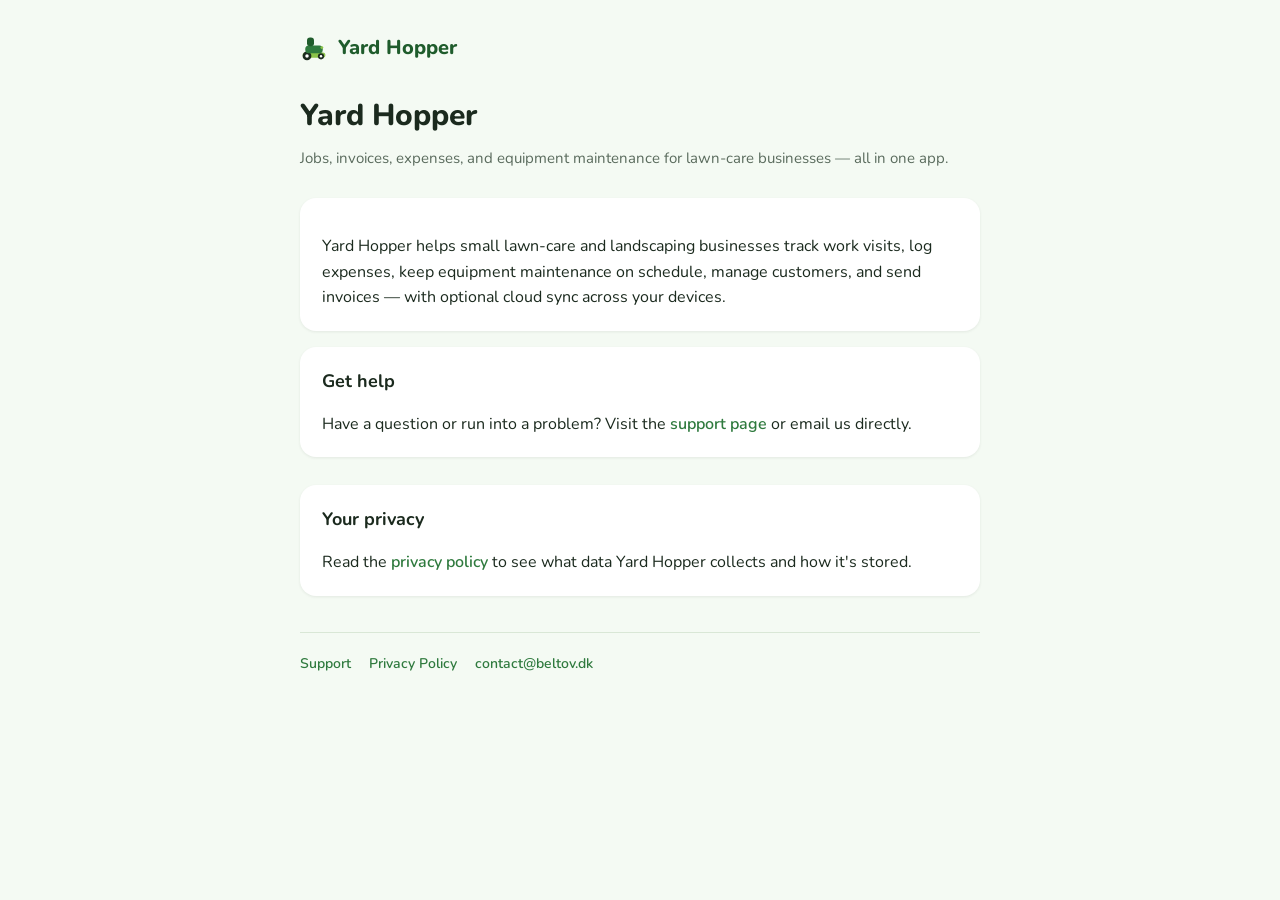
==== index.html @ 473a2838 "Add GitHub Pages support and privacy policy site Static site for GitHub Pages: landing page, support" ====
<!doctype html>
<html lang="en">
<head>
<meta charset="utf-8" />
<meta name="viewport" content="width=device-width, initial-scale=1" />
<title>Yard Hopper</title>
<meta name="description" content="Yard Hopper — job, invoicing, and equipment tracking for lawn-care businesses." />
<link rel="preconnect" href="https://fonts.googleapis.com" />
<link rel="preconnect" href="https://fonts.gstatic.com" crossorigin />
<link href="https://fonts.googleapis.com/css2?family=Nunito:wght@400;600;700;800&display=swap" rel="stylesheet" />
<link rel="stylesheet" href="style.css" />
</head>
<body>
<div class="wrap">
  <a class="brand" href="./">
    <svg width="28" height="28" viewBox="0 0 64 64" fill="none" xmlns="http://www.w3.org/2000/svg">
      <rect x="6" y="42" width="52" height="12" rx="6" fill="#8BC34A" />
      <circle cx="16" cy="50" r="10" fill="#1B2A1E" />
      <circle cx="16" cy="50" r="4" fill="#FFFFFF" />
      <circle cx="48" cy="51" r="7" fill="#1B2A1E" />
      <circle cx="48" cy="51" r="2.8" fill="#FFFFFF" />
      <rect x="12" y="26" width="40" height="18" rx="8" fill="#2F7A3E" />
      <rect x="16" y="8" width="16" height="20" rx="7" fill="#1F5C2C" />
      <circle cx="50" cy="31" r="3.2" fill="#8BC34A" />
    </svg>
    <span>Yard Hopper</span>
  </a>

  <h1>Yard Hopper</h1>
  <p class="subtitle">Jobs, invoices, expenses, and equipment maintenance for lawn-care businesses — all in one app.</p>

  <div class="card">
    <p>Yard Hopper helps small lawn-care and landscaping businesses track work visits, log expenses, keep equipment maintenance on schedule, manage customers, and send invoices — with optional cloud sync across your devices.</p>
  </div>

  <section>
    <div class="card">
      <h2>Get help</h2>
      <p>Have a question or run into a problem? Visit the <a href="support/">support page</a> or email us directly.</p>
    </div>
  </section>

  <section>
    <div class="card">
      <h2>Your privacy</h2>
      <p>Read the <a href="privacy/">privacy policy</a> to see what data Yard Hopper collects and how it's stored.</p>
    </div>
  </section>

  <div class="footer-nav">
    <a href="support/">Support</a>
    <a href="privacy/">Privacy Policy</a>
    <a href="mailto:contact@beltov.dk">contact@beltov.dk</a>
  </div>
</div>
</body>
</html>
---- style.css ----
:root {
  --bg: #f4faf3;
  --surface: #ffffff;
  --surface-alt: #eaf4e7;
  --primary: #2f7a3e;
  --primary-dark: #1f5c2c;
  --accent: #8bc34a;
  --text: #1b2a1e;
  --text-muted: #5a6b5d;
  --border: #d9e7d6;
}

* {
  box-sizing: border-box;
}

html {
  color-scheme: light;
}

body {
  margin: 0;
  background: var(--bg);
  color: var(--text);
  font-family: "Nunito", -apple-system, BlinkMacSystemFont, "Segoe UI", Roboto, Helvetica, Arial, sans-serif;
  line-height: 1.6;
  -webkit-font-smoothing: antialiased;
}

.wrap {
  max-width: 720px;
  margin: 0 auto;
  padding: 32px 20px 64px;
}

.brand {
  display: flex;
  align-items: center;
  gap: 10px;
  text-decoration: none;
  margin-bottom: 28px;
}

.brand svg {
  flex-shrink: 0;
}

.brand span {
  font-weight: 800;
  font-size: 20px;
  color: var(--primary-dark);
}

h1 {
  font-size: 30px;
  font-weight: 800;
  margin: 0 0 6px;
  color: var(--text);
}

.subtitle {
  color: var(--text-muted);
  font-size: 15px;
  margin: 0 0 28px;
}

h2 {
  font-size: 18px;
  font-weight: 700;
  margin: 0 0 10px;
  color: var(--text);
}

.card {
  background: var(--surface);
  border-radius: 16px;
  padding: 20px 22px;
  margin-bottom: 16px;
  box-shadow: 0 1px 3px rgba(27, 42, 30, 0.08);
}

.card p:last-child,
.card ul:last-child,
.card details:last-child {
  margin-bottom: 0;
}

a {
  color: var(--primary);
  font-weight: 600;
  text-decoration: none;
}

a:hover {
  text-decoration: underline;
}

.button {
  display: inline-block;
  background: var(--primary);
  color: #fff !important;
  font-weight: 700;
  padding: 12px 22px;
  border-radius: 10px;
  text-decoration: none !important;
}

.button:hover {
  background: var(--primary-dark);
}

details {
  border-bottom: 1px solid var(--border);
  padding: 14px 0;
}

details:last-child {
  border-bottom: none;
}

summary {
  cursor: pointer;
  font-weight: 700;
  font-size: 15px;
  list-style: none;
}

summary::-webkit-details-marker {
  display: none;
}

summary::before {
  content: "+";
  display: inline-block;
  width: 18px;
  color: var(--primary);
  font-weight: 800;
}

details[open] summary::before {
  content: "\2212";
}

details p {
  margin: 10px 0 0 18px;
  color: var(--text-muted);
  font-size: 14.5px;
}

.footer-nav {
  margin-top: 36px;
  padding-top: 20px;
  border-top: 1px solid var(--border);
  font-size: 14px;
  color: var(--text-muted);
  display: flex;
  gap: 18px;
  flex-wrap: wrap;
}

.small {
  font-size: 13.5px;
  color: var(--text-muted);
}

section {
  margin-bottom: 8px;
}

section + section {
  margin-top: 28px;
}

@media (prefers-color-scheme: dark) {
  :root {
    --bg: #12180f;
    --surface: #1a231a;
    --surface-alt: #202b1c;
    --text: #eaf2e6;
    --text-muted: #9db195;
    --border: #2a3826;
    --accent: #9ad35a;
  }

  html {
    color-scheme: dark;
  }

  .card {
    box-shadow: none;
    border: 1px solid var(--border);
  }
}
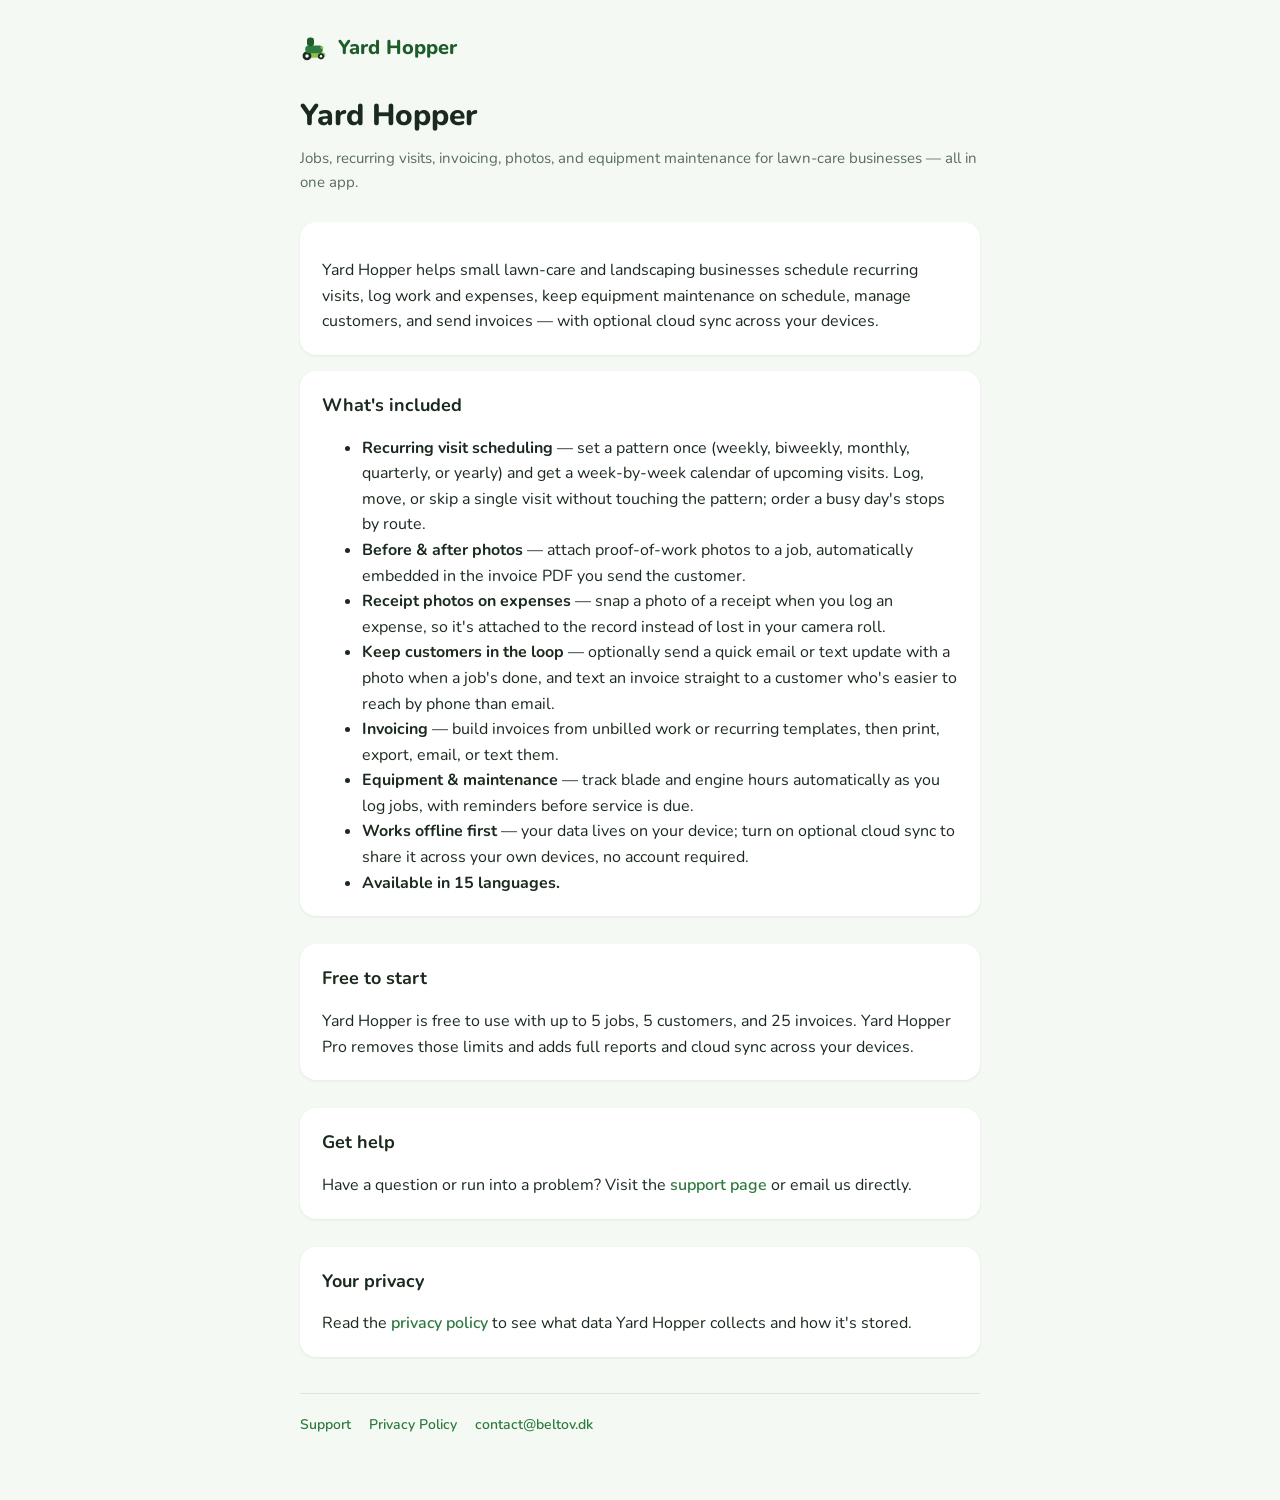
==== commit bbeea88c: "Update marketing homepage with everything shipped since launch Was still describing the app as just " ====
--- a/index.html
+++ b/index.html
@@ -4,7 +4,7 @@
 <meta charset="utf-8" />
 <meta name="viewport" content="width=device-width, initial-scale=1" />
 <title>Yard Hopper</title>
-<meta name="description" content="Yard Hopper — job, invoicing, and equipment tracking for lawn-care businesses." />
+<meta name="description" content="Yard Hopper — recurring job scheduling, invoicing, before/after photos, and equipment tracking for lawn-care businesses." />
 <link rel="preconnect" href="https://fonts.googleapis.com" />
 <link rel="preconnect" href="https://fonts.gstatic.com" crossorigin />
 <link href="https://fonts.googleapis.com/css2?family=Nunito:wght@400;600;700;800&display=swap" rel="stylesheet" />
@@ -27,11 +27,34 @@
   </a>
 
   <h1>Yard Hopper</h1>
-  <p class="subtitle">Jobs, invoices, expenses, and equipment maintenance for lawn-care businesses — all in one app.</p>
+  <p class="subtitle">Jobs, recurring visits, invoicing, photos, and equipment maintenance for lawn-care businesses — all in one app.</p>
 
   <div class="card">
-    <p>Yard Hopper helps small lawn-care and landscaping businesses track work visits, log expenses, keep equipment maintenance on schedule, manage customers, and send invoices — with optional cloud sync across your devices.</p>
+    <p>Yard Hopper helps small lawn-care and landscaping businesses schedule recurring visits, log work and expenses, keep equipment maintenance on schedule, manage customers, and send invoices — with optional cloud sync across your devices.</p>
   </div>
+
+  <section>
+    <div class="card">
+      <h2>What's included</h2>
+      <ul>
+        <li><strong>Recurring visit scheduling</strong> — set a pattern once (weekly, biweekly, monthly, quarterly, or yearly) and get a week-by-week calendar of upcoming visits. Log, move, or skip a single visit without touching the pattern; order a busy day's stops by route.</li>
+        <li><strong>Before &amp; after photos</strong> — attach proof-of-work photos to a job, automatically embedded in the invoice PDF you send the customer.</li>
+        <li><strong>Receipt photos on expenses</strong> — snap a photo of a receipt when you log an expense, so it's attached to the record instead of lost in your camera roll.</li>
+        <li><strong>Keep customers in the loop</strong> — optionally send a quick email or text update with a photo when a job's done, and text an invoice straight to a customer who's easier to reach by phone than email.</li>
+        <li><strong>Invoicing</strong> — build invoices from unbilled work or recurring templates, then print, export, email, or text them.</li>
+        <li><strong>Equipment &amp; maintenance</strong> — track blade and engine hours automatically as you log jobs, with reminders before service is due.</li>
+        <li><strong>Works offline first</strong> — your data lives on your device; turn on optional cloud sync to share it across your own devices, no account required.</li>
+        <li><strong>Available in 15 languages.</strong></li>
+      </ul>
+    </div>
+  </section>
+
+  <section>
+    <div class="card">
+      <h2>Free to start</h2>
+      <p>Yard Hopper is free to use with up to 5 jobs, 5 customers, and 25 invoices. Yard Hopper Pro removes those limits and adds full reports and cloud sync across your devices.</p>
+    </div>
+  </section>
 
   <section>
     <div class="card">
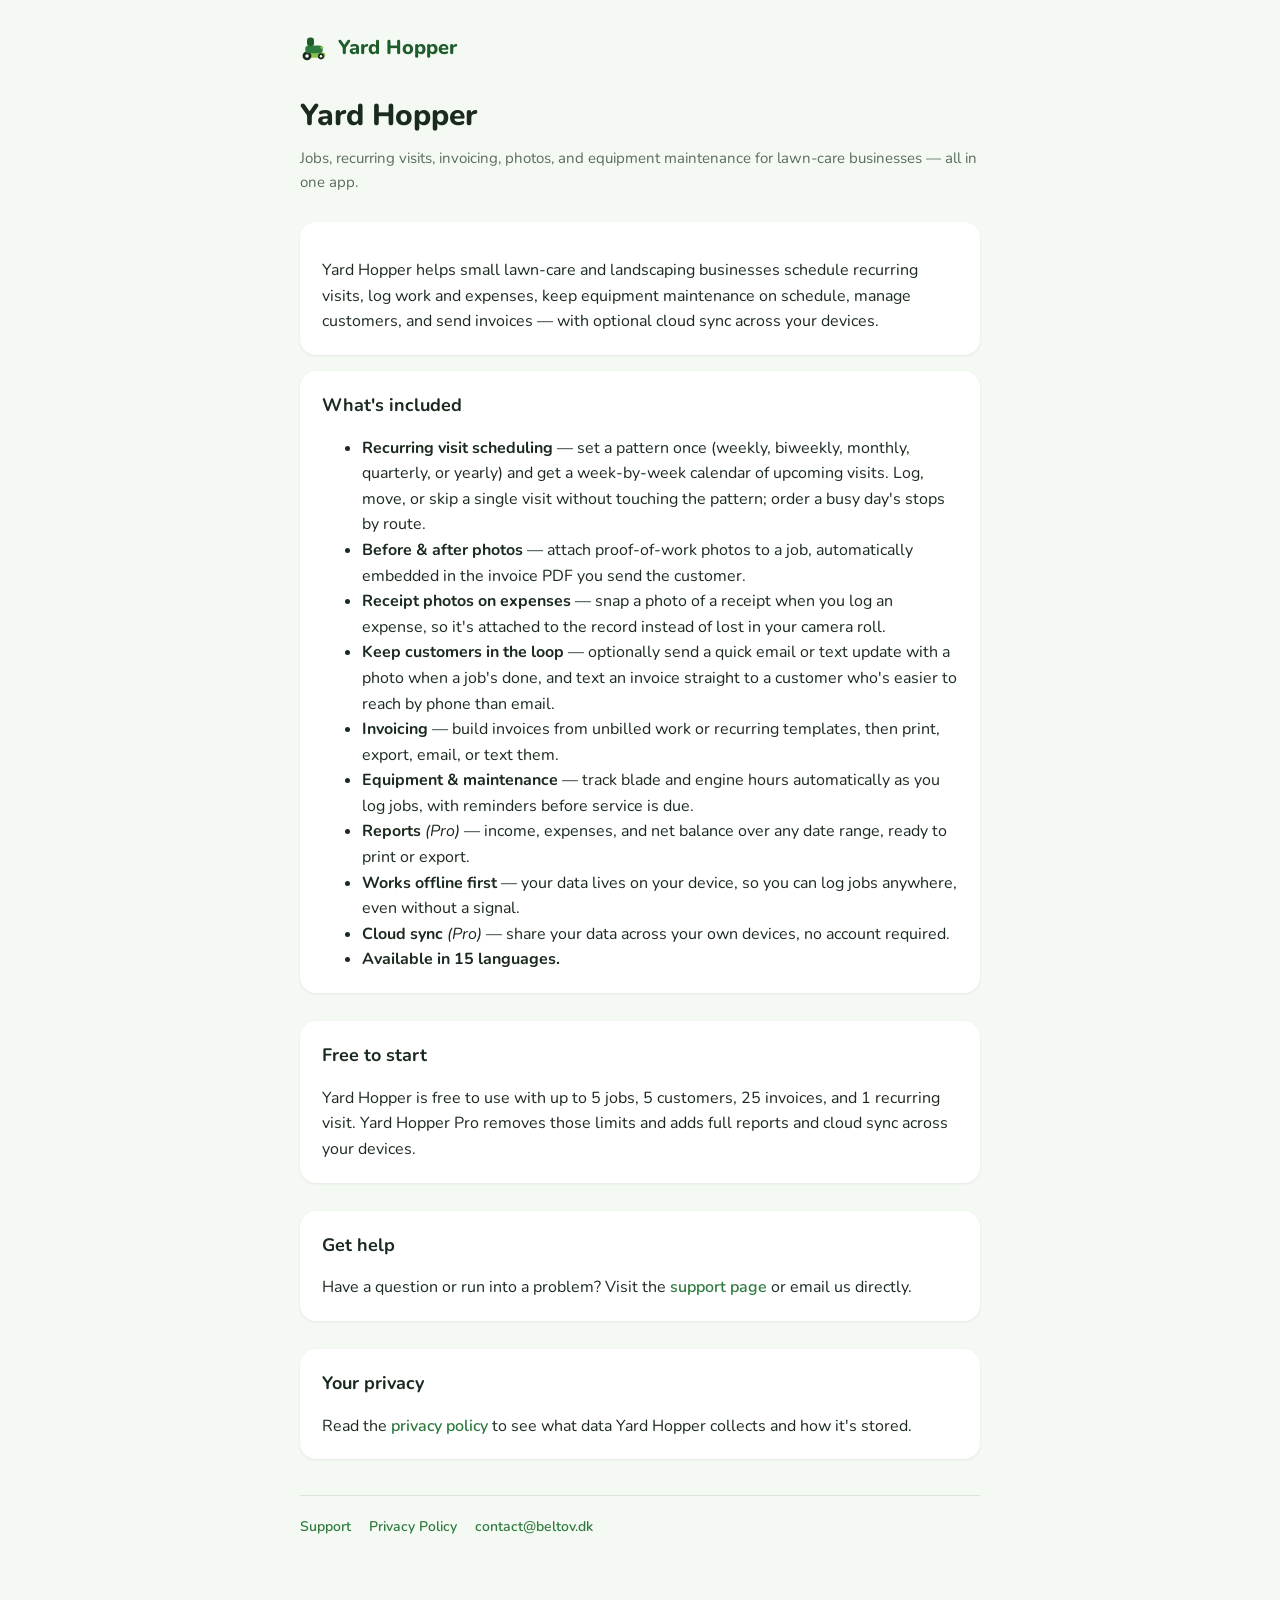
==== commit e2ae52dc: "Correct recurring-visit copy now that it's Pro-gated (1 free) Fixes the pre-existing cloud-sync cont" ====
--- a/index.html
+++ b/index.html
@@ -43,7 +43,9 @@
         <li><strong>Keep customers in the loop</strong> — optionally send a quick email or text update with a photo when a job's done, and text an invoice straight to a customer who's easier to reach by phone than email.</li>
         <li><strong>Invoicing</strong> — build invoices from unbilled work or recurring templates, then print, export, email, or text them.</li>
         <li><strong>Equipment &amp; maintenance</strong> — track blade and engine hours automatically as you log jobs, with reminders before service is due.</li>
-        <li><strong>Works offline first</strong> — your data lives on your device; turn on optional cloud sync to share it across your own devices, no account required.</li>
+        <li><strong>Reports</strong> <em>(Pro)</em> — income, expenses, and net balance over any date range, ready to print or export.</li>
+        <li><strong>Works offline first</strong> — your data lives on your device, so you can log jobs anywhere, even without a signal.</li>
+        <li><strong>Cloud sync</strong> <em>(Pro)</em> — share your data across your own devices, no account required.</li>
         <li><strong>Available in 15 languages.</strong></li>
       </ul>
     </div>
@@ -52,7 +54,7 @@
   <section>
     <div class="card">
       <h2>Free to start</h2>
-      <p>Yard Hopper is free to use with up to 5 jobs, 5 customers, and 25 invoices. Yard Hopper Pro removes those limits and adds full reports and cloud sync across your devices.</p>
+      <p>Yard Hopper is free to use with up to 5 jobs, 5 customers, 25 invoices, and 1 recurring visit. Yard Hopper Pro removes those limits and adds full reports and cloud sync across your devices.</p>
     </div>
   </section>
 
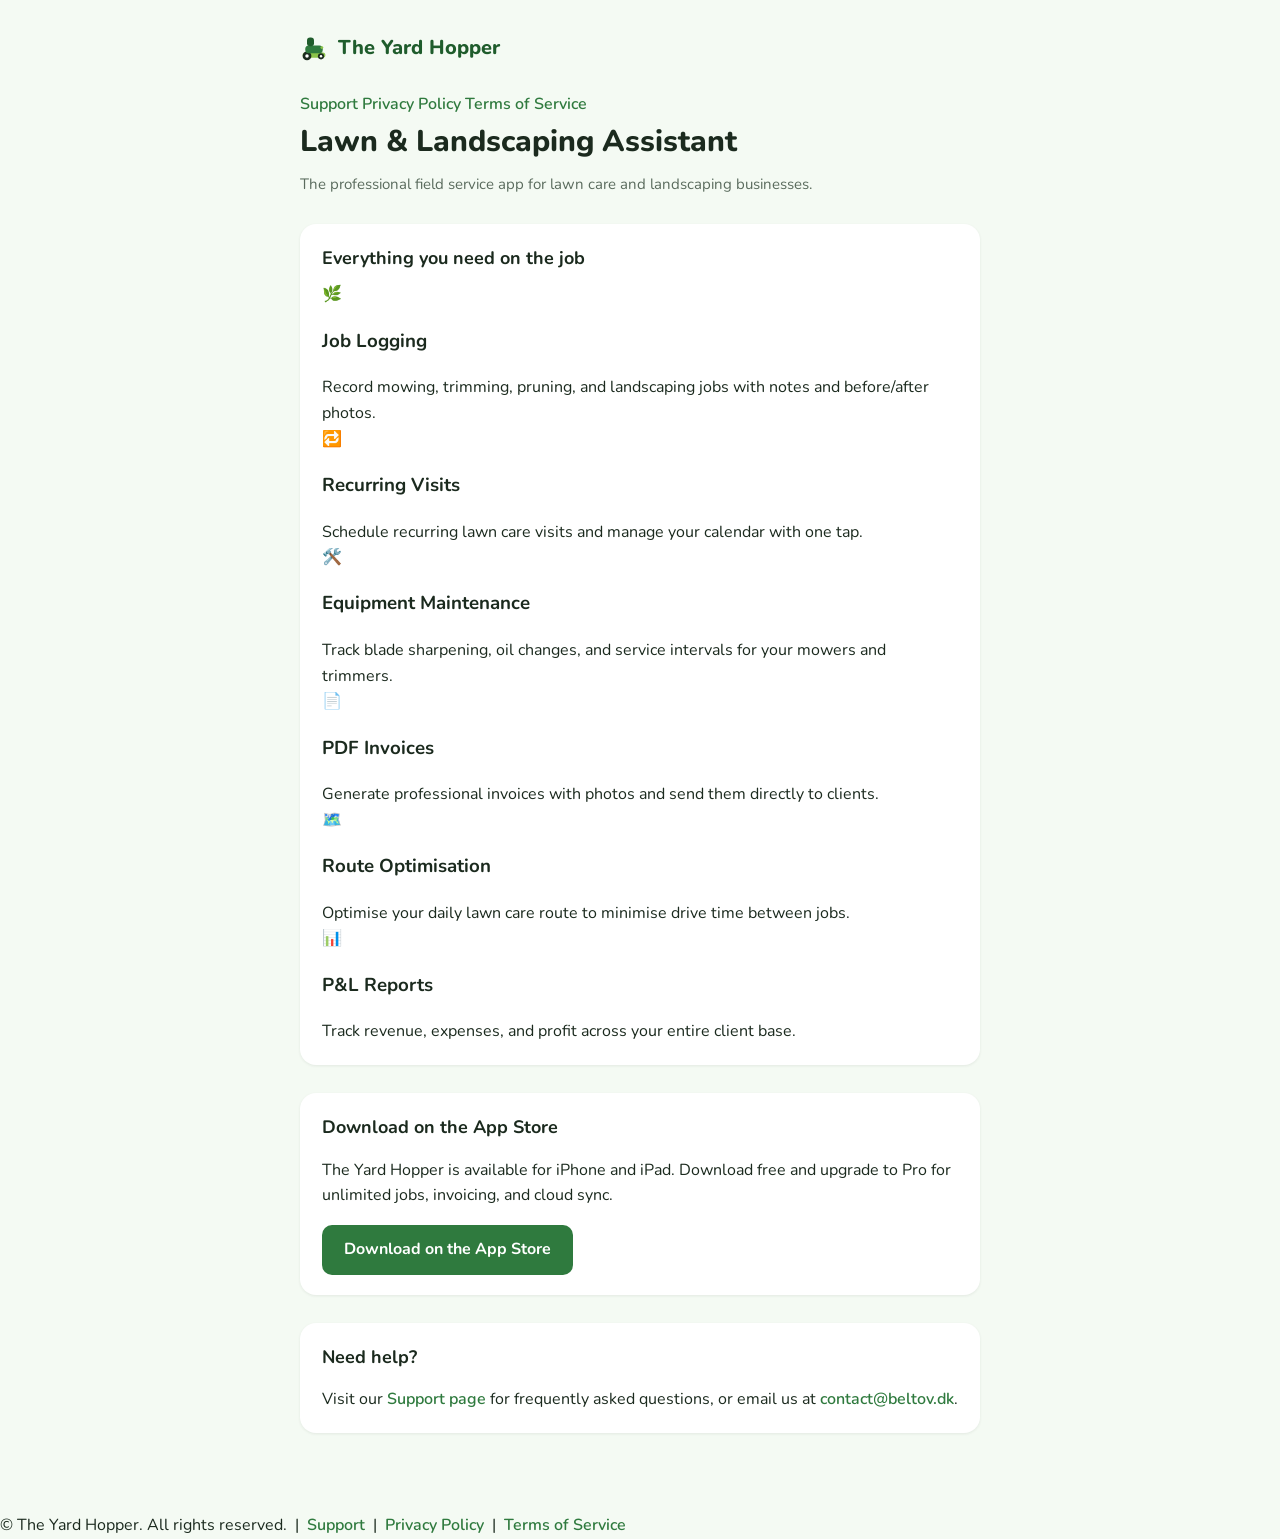
==== commit 351715a7: "feat: landing feature grid, standardized privacy, add terms page" ====
--- a/index.html
+++ b/index.html
@@ -1,82 +1,102 @@
 <!doctype html>
 <html lang="en">
 <head>
-<meta charset="utf-8" />
-<meta name="viewport" content="width=device-width, initial-scale=1" />
-<title>Yard Hopper</title>
-<meta name="description" content="Yard Hopper — recurring job scheduling, invoicing, before/after photos, and equipment tracking for lawn-care businesses." />
-<link rel="preconnect" href="https://fonts.googleapis.com" />
-<link rel="preconnect" href="https://fonts.gstatic.com" crossorigin />
-<link href="https://fonts.googleapis.com/css2?family=Nunito:wght@400;600;700;800&display=swap" rel="stylesheet" />
-<link rel="stylesheet" href="style.css" />
+  <meta charset="utf-8">
+  <meta name="viewport" content="width=device-width, initial-scale=1">
+  <title>The Yard Hopper — Lawn &amp; Landscaping Assistant</title>
+  <meta name="description" content="The Yard Hopper is the mobile field service app for lawn care and landscaping professionals.">
+  <link rel="preconnect" href="https://fonts.googleapis.com">
+  <link rel="preconnect" href="https://fonts.gstatic.com" crossorigin>
+  <link href="https://fonts.googleapis.com/css2?family=Nunito:wght@400;600;700;800&display=swap" rel="stylesheet">
+  <link rel="stylesheet" href="./style.css">
 </head>
 <body>
 <div class="wrap">
+
   <a class="brand" href="./">
     <svg width="28" height="28" viewBox="0 0 64 64" fill="none" xmlns="http://www.w3.org/2000/svg">
-      <rect x="6" y="42" width="52" height="12" rx="6" fill="#8BC34A" />
-      <circle cx="16" cy="50" r="10" fill="#1B2A1E" />
-      <circle cx="16" cy="50" r="4" fill="#FFFFFF" />
-      <circle cx="48" cy="51" r="7" fill="#1B2A1E" />
-      <circle cx="48" cy="51" r="2.8" fill="#FFFFFF" />
-      <rect x="12" y="26" width="40" height="18" rx="8" fill="#2F7A3E" />
-      <rect x="16" y="8" width="16" height="20" rx="7" fill="#1F5C2C" />
-      <circle cx="50" cy="31" r="3.2" fill="#8BC34A" />
+      <rect x="6" y="42" width="52" height="12" rx="6" fill="#8BC34A"/>
+      <circle cx="16" cy="50" r="10" fill="#1B2A1E"/>
+      <circle cx="16" cy="50" r="4" fill="#FFFFFF"/>
+      <circle cx="48" cy="51" r="7" fill="#1B2A1E"/>
+      <circle cx="48" cy="51" r="2.8" fill="#FFFFFF"/>
+      <rect x="12" y="26" width="40" height="18" rx="8" fill="#2F7A3E"/>
+      <rect x="16" y="8" width="16" height="20" rx="7" fill="#1F5C2C"/>
+      <circle cx="50" cy="31" r="3.2" fill="#8BC34A"/>
     </svg>
-    <span>Yard Hopper</span>
+    <span>The Yard Hopper</span>
   </a>
 
-  <h1>Yard Hopper</h1>
-  <p class="subtitle">Jobs, recurring visits, invoicing, photos, and equipment maintenance for lawn-care businesses — all in one app.</p>
+  <nav>
+    <a href="./support">Support</a>
+    <a href="./privacy">Privacy Policy</a>
+    <a href="./terms">Terms of Service</a>
+  </nav>
 
-  <div class="card">
-    <p>Yard Hopper helps small lawn-care and landscaping businesses schedule recurring visits, log work and expenses, keep equipment maintenance on schedule, manage customers, and send invoices — with optional cloud sync across your devices.</p>
-  </div>
+  <h1>Lawn &amp; Landscaping Assistant</h1>
+  <p class="subtitle">The professional field service app for lawn care and landscaping businesses.</p>
 
   <section>
     <div class="card">
-      <h2>What's included</h2>
-      <ul>
-        <li><strong>Recurring visit scheduling</strong> — set a pattern once (weekly, biweekly, monthly, quarterly, or yearly) and get a week-by-week calendar of upcoming visits. Log, move, or skip a single visit without touching the pattern; order a busy day's stops by route.</li>
-        <li><strong>Before &amp; after photos</strong> — attach proof-of-work photos to a job, automatically embedded in the invoice PDF you send the customer.</li>
-        <li><strong>Receipt photos on expenses</strong> — snap a photo of a receipt when you log an expense, so it's attached to the record instead of lost in your camera roll.</li>
-        <li><strong>Keep customers in the loop</strong> — optionally send a quick email or text update with a photo when a job's done, and text an invoice straight to a customer who's easier to reach by phone than email.</li>
-        <li><strong>Invoicing</strong> — build invoices from unbilled work or recurring templates, then print, export, email, or text them.</li>
-        <li><strong>Equipment &amp; maintenance</strong> — track blade and engine hours automatically as you log jobs, with reminders before service is due.</li>
-        <li><strong>Reports</strong> <em>(Pro)</em> — income, expenses, and net balance over any date range, ready to print or export.</li>
-        <li><strong>Works offline first</strong> — your data lives on your device, so you can log jobs anywhere, even without a signal.</li>
-        <li><strong>Cloud sync</strong> <em>(Pro)</em> — share your data across your own devices, no account required.</li>
-        <li><strong>Available in 15 languages.</strong></li>
-      </ul>
+      <h2>Everything you need on the job</h2>
+      <div class="features">
+        <div class="feature">
+          <div class="icon">🌿</div>
+          <h3>Job Logging</h3>
+          <p>Record mowing, trimming, pruning, and landscaping jobs with notes and before/after photos.</p>
+        </div>
+        <div class="feature">
+          <div class="icon">🔁</div>
+          <h3>Recurring Visits</h3>
+          <p>Schedule recurring lawn care visits and manage your calendar with one tap.</p>
+        </div>
+        <div class="feature">
+          <div class="icon">🛠️</div>
+          <h3>Equipment Maintenance</h3>
+          <p>Track blade sharpening, oil changes, and service intervals for your mowers and trimmers.</p>
+        </div>
+        <div class="feature">
+          <div class="icon">📄</div>
+          <h3>PDF Invoices</h3>
+          <p>Generate professional invoices with photos and send them directly to clients.</p>
+        </div>
+        <div class="feature">
+          <div class="icon">🗺️</div>
+          <h3>Route Optimisation</h3>
+          <p>Optimise your daily lawn care route to minimise drive time between jobs.</p>
+        </div>
+        <div class="feature">
+          <div class="icon">📊</div>
+          <h3>P&amp;L Reports</h3>
+          <p>Track revenue, expenses, and profit across your entire client base.</p>
+        </div>
+      </div>
     </div>
   </section>
 
   <section>
     <div class="card">
-      <h2>Free to start</h2>
-      <p>Yard Hopper is free to use with up to 5 jobs, 5 customers, 25 invoices, and 1 recurring visit. Yard Hopper Pro removes those limits and adds full reports and cloud sync across your devices.</p>
+      <h2>Download on the App Store</h2>
+      <p>The Yard Hopper is available for iPhone and iPad. Download free and upgrade to Pro for unlimited jobs, invoicing, and cloud sync.</p>
+      <a class="button" href="https://apps.apple.com/app/the-yard-hopper/id6798345633">Download on the App Store</a>
     </div>
   </section>
 
   <section>
     <div class="card">
-      <h2>Get help</h2>
-      <p>Have a question or run into a problem? Visit the <a href="support/">support page</a> or email us directly.</p>
+      <h2>Need help?</h2>
+      <p>Visit our <a href="./support">Support page</a> for frequently asked questions, or email us at <a href="mailto:contact@beltov.dk">contact@beltov.dk</a>.</p>
     </div>
   </section>
 
-  <section>
-    <div class="card">
-      <h2>Your privacy</h2>
-      <p>Read the <a href="privacy/">privacy policy</a> to see what data Yard Hopper collects and how it's stored.</p>
-    </div>
-  </section>
+</div>
 
-  <div class="footer-nav">
-    <a href="support/">Support</a>
-    <a href="privacy/">Privacy Policy</a>
-    <a href="mailto:contact@beltov.dk">contact@beltov.dk</a>
-  </div>
-</div>
+<footer>
+  &copy; The Yard Hopper. All rights reserved. &nbsp;|&nbsp;
+  <a href="./support">Support</a> &nbsp;|&nbsp;
+  <a href="./privacy">Privacy Policy</a> &nbsp;|&nbsp;
+  <a href="./terms">Terms of Service</a>
+</footer>
+
 </body>
 </html>
